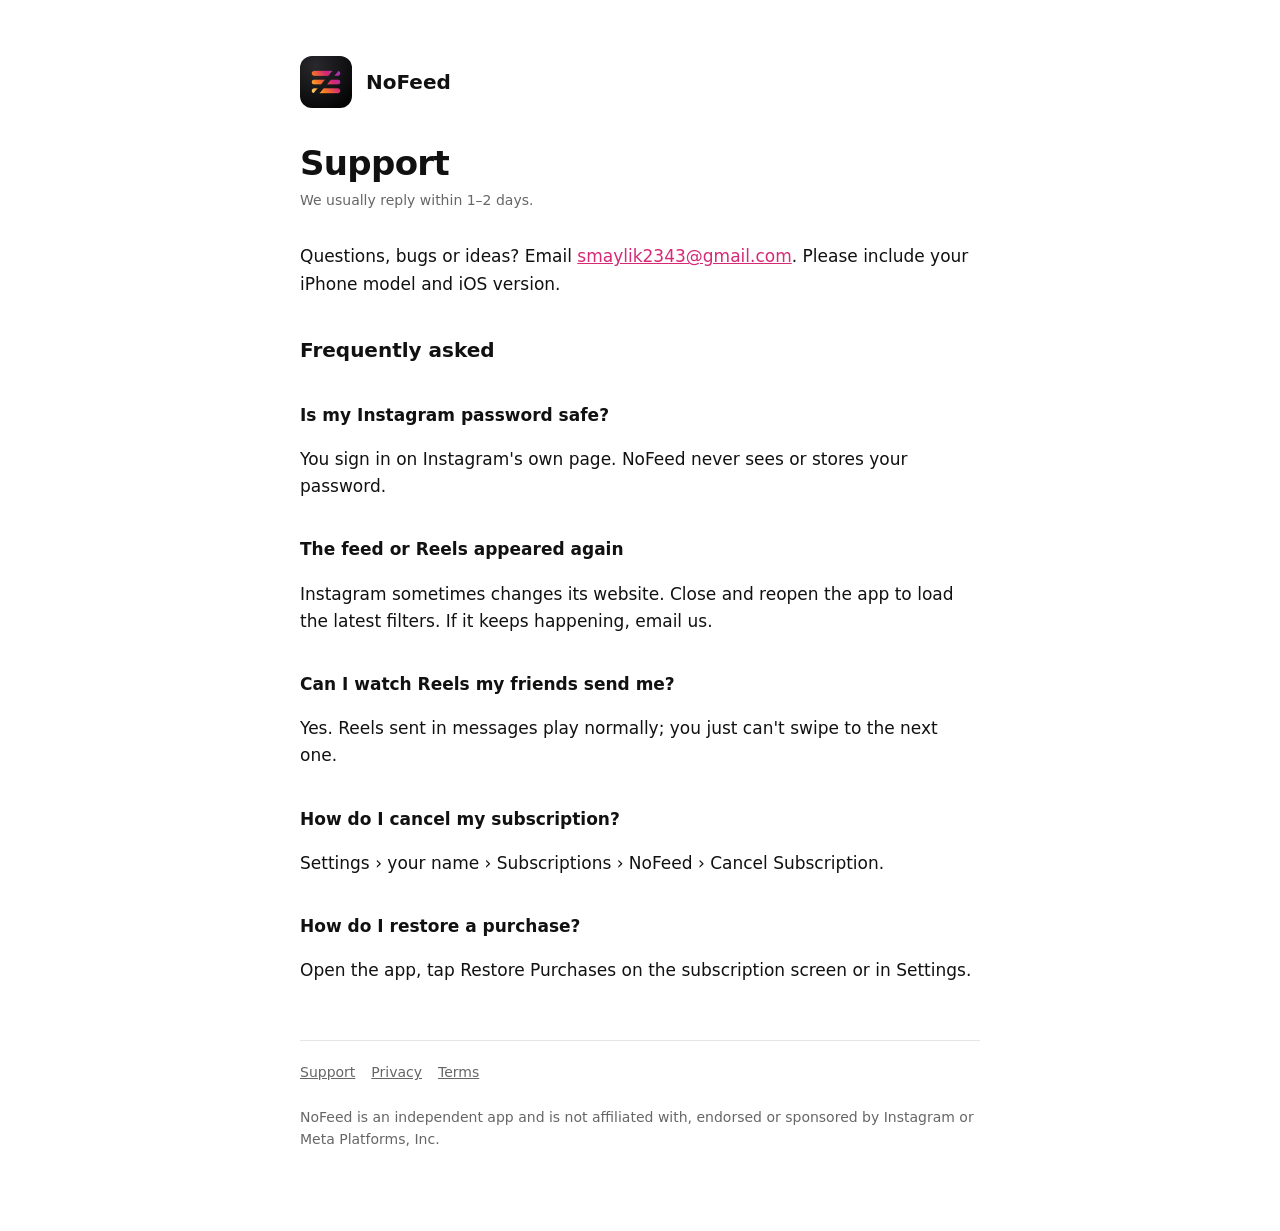
==== index.html @ 079a2770 "Pages: support, privacy, terms; filters.json v3 Co-Authored-By: Claude Fable 5.1 <noreply@anthropic." ====
<!doctype html><html lang="en"><head><meta charset="utf-8"><meta name="viewport" content="width=device-width,initial-scale=1"><link rel="stylesheet" href="style.css"><title>NoFeed – Support</title></head><body><main><header><img src="icon.png" alt=""><a href="index.html">NoFeed</a></header>
<h1>Support</h1><div class="date">We usually reply within 1–2 days.</div>
<p>Questions, bugs or ideas? Email <a href="mailto:smaylik2343@gmail.com">smaylik2343@gmail.com</a>. Please include your iPhone model and iOS version.</p>
<h2>Frequently asked</h2>
<h2 style="font-size:17px">Is my Instagram password safe?</h2>
<p>You sign in on Instagram's own page. NoFeed never sees or stores your password.</p>
<h2 style="font-size:17px">The feed or Reels appeared again</h2>
<p>Instagram sometimes changes its website. Close and reopen the app to load the latest filters. If it keeps happening, email us.</p>
<h2 style="font-size:17px">Can I watch Reels my friends send me?</h2>
<p>Yes. Reels sent in messages play normally; you just can't swipe to the next one.</p>
<h2 style="font-size:17px">How do I cancel my subscription?</h2>
<p>Settings › your name › Subscriptions › NoFeed › Cancel Subscription.</p>
<h2 style="font-size:17px">How do I restore a purchase?</h2>
<p>Open the app, tap Restore Purchases on the subscription screen or in Settings.</p>
<footer><a href="index.html">Support</a><a href="privacy.html">Privacy</a><a href="terms.html">Terms</a><br><br>NoFeed is an independent app and is not affiliated with, endorsed or sponsored by Instagram or Meta Platforms, Inc.</footer></main></body></html>
---- style.css ----
:root{--bg:#fff;--fg:#111;--mut:#666;--line:#e5e5e5;--acc:#D62976}
@media (prefers-color-scheme:dark){:root{--bg:#000;--fg:#f2f2f2;--mut:#9a9aa0;--line:#222}}
*{box-sizing:border-box}body{margin:0;background:var(--bg);color:var(--fg);font:17px/1.6 -apple-system,BlinkMacSystemFont,"SF Pro Text",Inter,system-ui,sans-serif}
main{max-width:720px;margin:0 auto;padding:56px 20px 80px}
header{display:flex;align-items:center;gap:14px;margin-bottom:36px}header img{width:52px;height:52px;border-radius:12px}
header a{color:var(--fg);text-decoration:none;font-weight:700;font-size:20px}
h1{font-size:34px;line-height:1.15;letter-spacing:-0.02em;margin:0 0 6px}.date{color:var(--mut);font-size:14px;margin-bottom:32px}
h2{font-size:20px;margin:36px 0 8px}a{color:var(--acc)}ul{padding-left:22px}
footer{margin-top:56px;padding-top:20px;border-top:1px solid var(--line);color:var(--mut);font-size:14px}footer a{color:var(--mut);margin-right:16px}
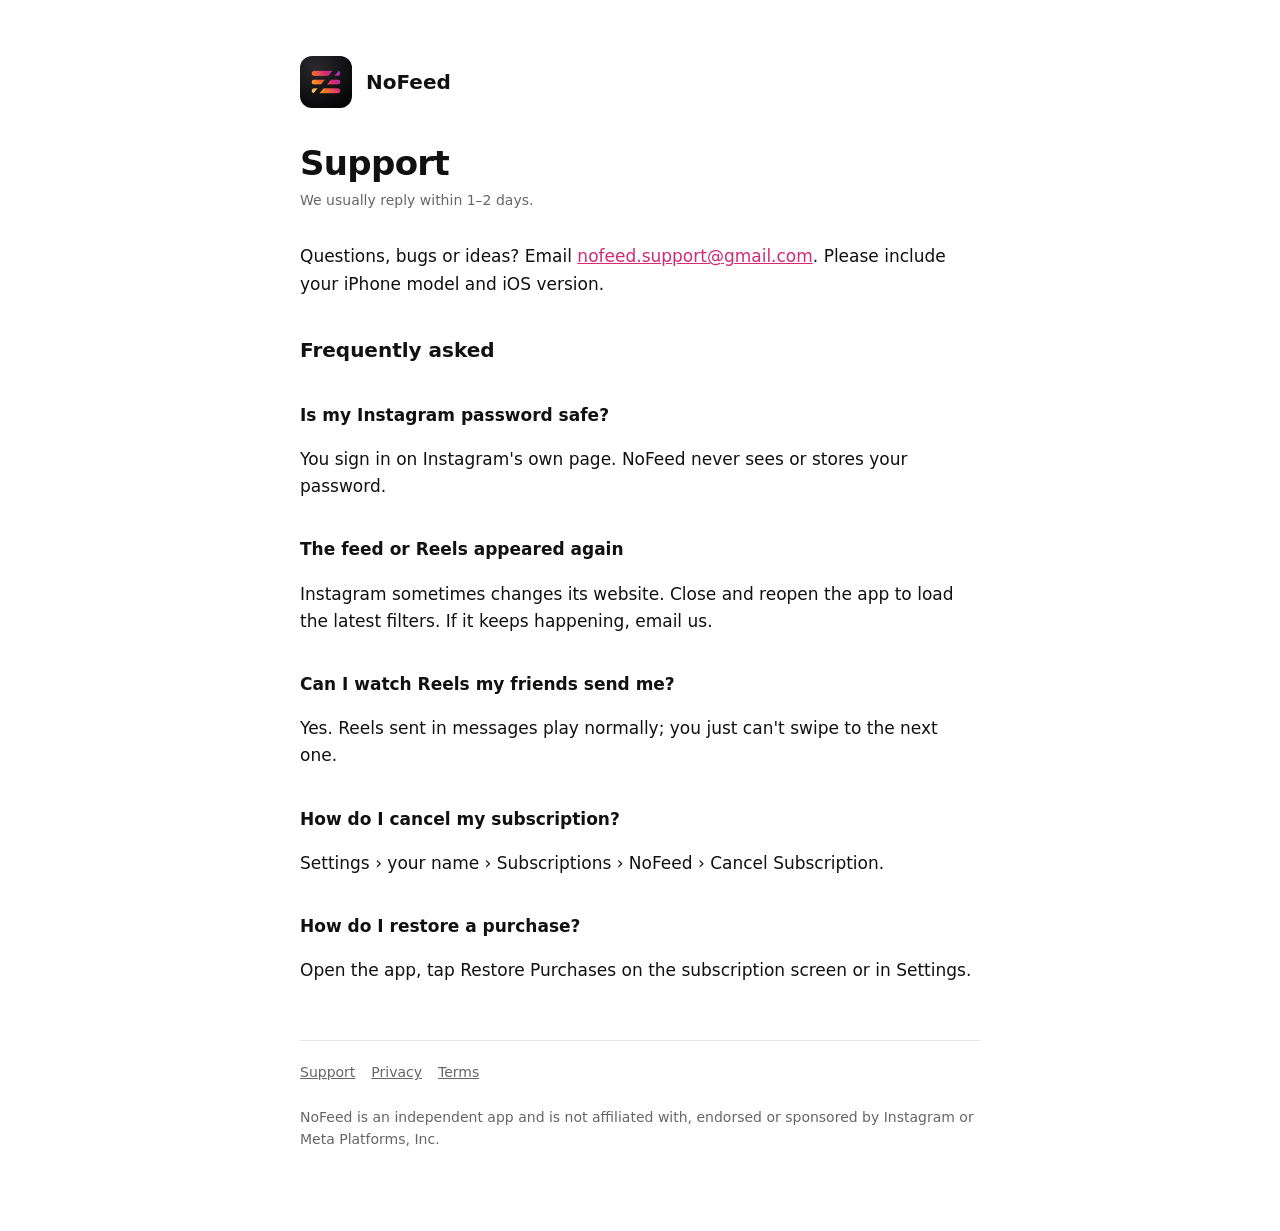
==== commit 51ffa002: "Contact email: nofeed.support@gmail.com" ====
--- a/index.html
+++ b/index.html
@@ -1,6 +1,6 @@
 <!doctype html><html lang="en"><head><meta charset="utf-8"><meta name="viewport" content="width=device-width,initial-scale=1"><link rel="stylesheet" href="style.css"><title>NoFeed – Support</title></head><body><main><header><img src="icon.png" alt=""><a href="index.html">NoFeed</a></header>
 <h1>Support</h1><div class="date">We usually reply within 1–2 days.</div>
-<p>Questions, bugs or ideas? Email <a href="mailto:smaylik2343@gmail.com">smaylik2343@gmail.com</a>. Please include your iPhone model and iOS version.</p>
+<p>Questions, bugs or ideas? Email <a href="mailto:nofeed.support@gmail.com">nofeed.support@gmail.com</a>. Please include your iPhone model and iOS version.</p>
 <h2>Frequently asked</h2>
 <h2 style="font-size:17px">Is my Instagram password safe?</h2>
 <p>You sign in on Instagram's own page. NoFeed never sees or stores your password.</p>
